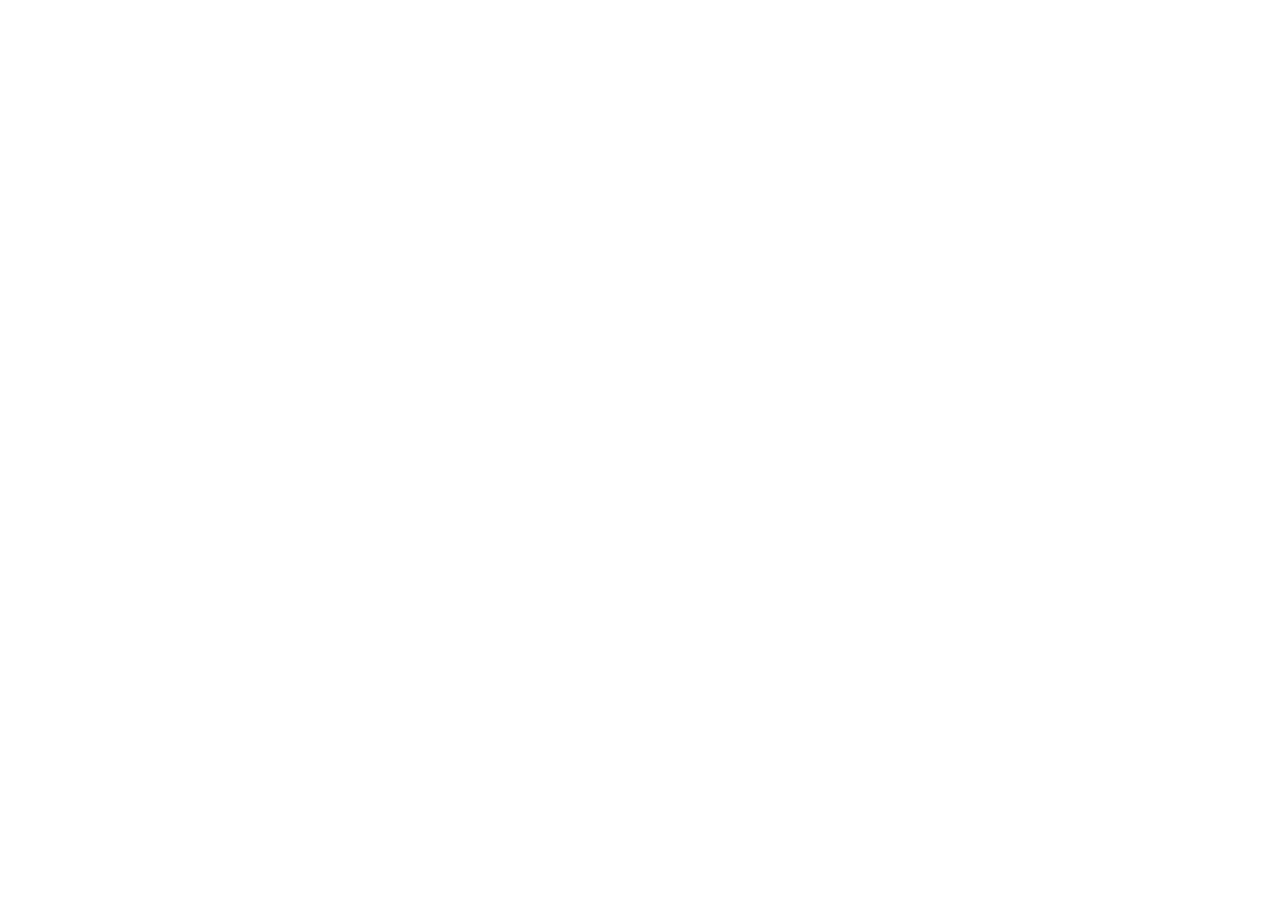
==== first-assignment-ph.html @ ea60c4dc "first commit" ====
<!DOCTYPE html>
<html lang="en">
<head>
    <meta charset="UTF-8">
    <meta name="viewport" content="width=device-width, initial-scale=1.0">
    <title>first web assignment</title>
</head>
<body>
    <header>

    </header>
    <main>

    </main>
    <footer></footer>
</body>
</html>
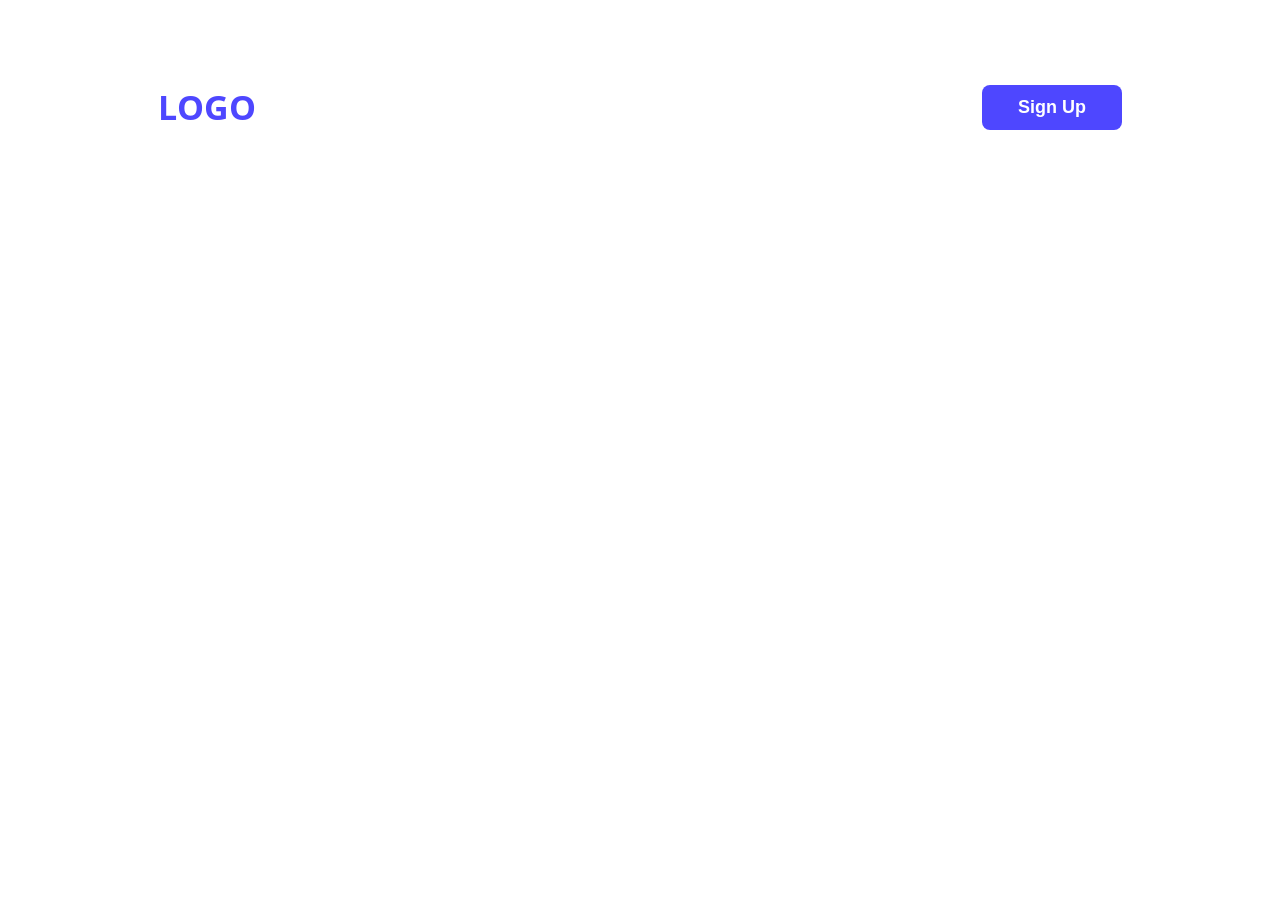
==== commit f61a59a6: "added all" ====
--- a/first-assignment-ph.html
+++ b/first-assignment-ph.html
@@ -4,9 +4,19 @@
     <meta charset="UTF-8">
     <meta name="viewport" content="width=device-width, initial-scale=1.0">
     <title>first web assignment</title>
+    <link rel="preconnect" href="https://fonts.googleapis.com">
+<link rel="preconnect" href="https://fonts.gstatic.com" crossorigin>
+<link href="https://fonts.googleapis.com/css2?family=Inter:ital,opsz,wght@0,14..32,100..900;1,14..32,100..900&family=Open+Sans:ital,wght@0,300..800;1,300..800&display=swap" rel="stylesheet">
+    <link rel="stylesheet" href="styles/assignment.css">
 </head>
-<body>
+<body class="open-sans-normal">
     <header>
+        <nav>
+            <h3 class="nav-title">LOGO</h3>
+            <ul>
+                <li><a href=""><button class="btn-primary">Sign Up</button></a></li>
+            </ul>
+        </nav>
 
     </header>
     <main>
--- a/styles/assignment.css
+++ b/styles/assignment.css
@@ -0,0 +1,38 @@
+
+.open-sans-normal {
+  font-family: "Open Sans", sans-serif;
+  font-optical-sizing: auto;
+  font-style: normal;
+  font-variation-settings:
+    "wdth" 100;
+}
+
+
+/* nav styles */
+nav{
+    display: flex;
+    align-items: center;
+    justify-content: space-between;
+    margin: 50px 150px;
+}
+
+.nav-title{
+    font-weight:900px;
+    font-size:34px;
+    color: #4E47FF;
+}
+
+nav ul li{
+    list-style:none;
+}
+/* button */
+.btn-primary{
+    background-color: #4E47FF;
+    font-weight:bold ;
+    font-size: 18px;
+    color:white ;
+    padding: 12px 36px;
+    border-radius: 8px;
+    border: none;
+
+}
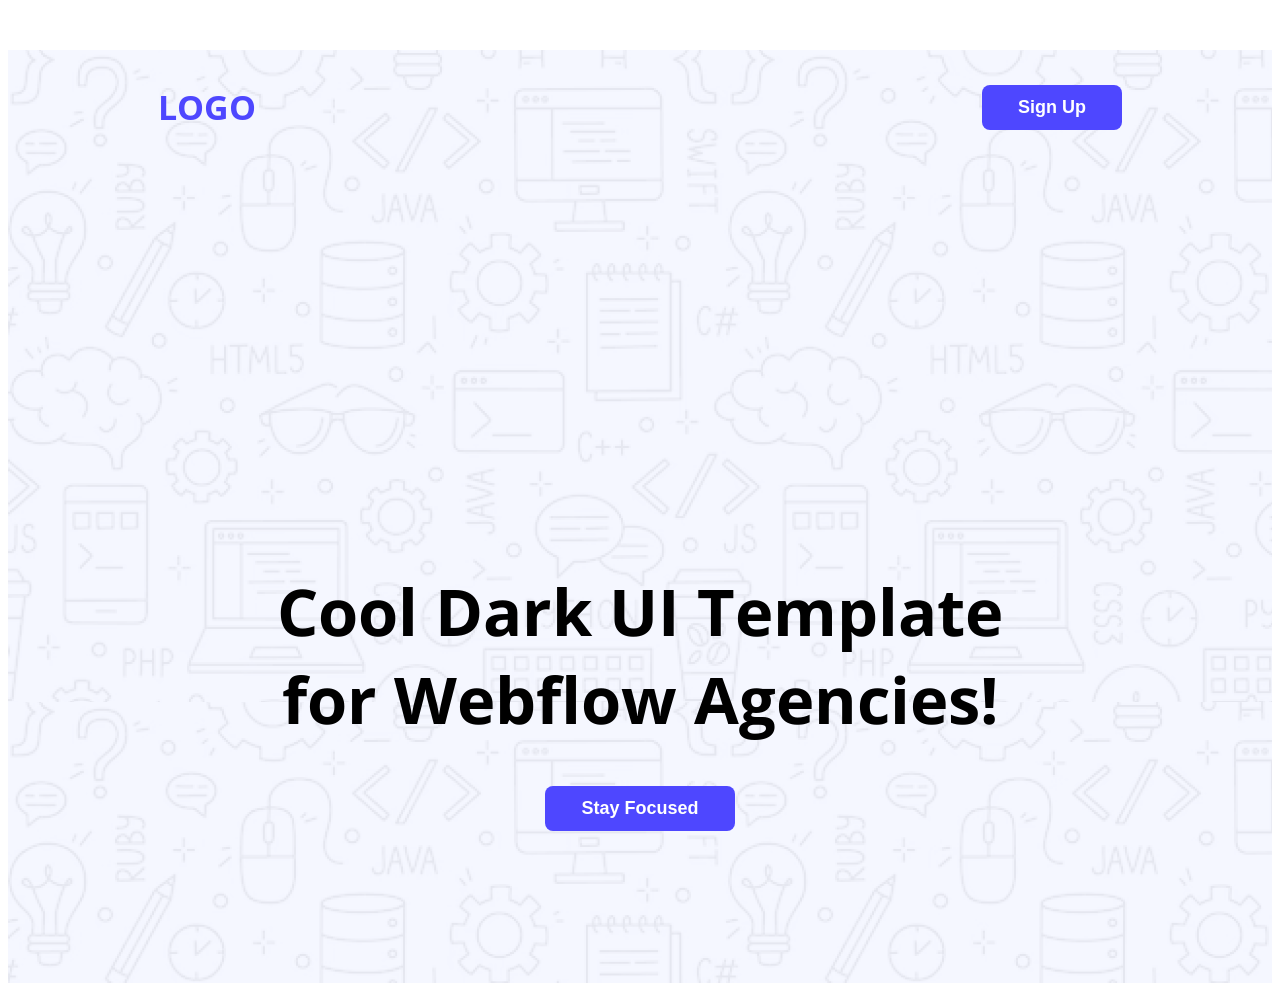
==== commit dd4471c4: "added background" ====
--- a/first-assignment-ph.html
+++ b/first-assignment-ph.html
@@ -10,13 +10,18 @@
     <link rel="stylesheet" href="styles/assignment.css">
 </head>
 <body class="open-sans-normal">
-    <header>
+    <header class="header">
         <nav>
             <h3 class="nav-title">LOGO</h3>
             <ul>
                 <li><a href=""><button class="btn-primary">Sign Up</button></a></li>
             </ul>
         </nav>
+        <div class="banner">
+            <h1 class="banner-title">Cool Dark UI Template for Webflow Agencies!</h1>
+               <button class="btn-primary">Stay Focused</button>
+
+        </div>
 
     </header>
     <main>
--- a/styles/assignment.css
+++ b/styles/assignment.css
@@ -17,7 +17,7 @@
 }
 
 .nav-title{
-    font-weight:900px;
+    font-weight:1000px;
     font-size:34px;
     color: #4E47FF;
 }
@@ -35,4 +35,18 @@
     border-radius: 8px;
     border: none;
 
+}
+
+
+.banner-title{
+    font-weight: 907px;
+    font-size: 65px;
+}
+.banner{
+    padding: 309px 267.5px 152px;
+    text-align: center;
+
+}
+.header{
+    background-image:url(../images/Hero-bg.png) ;
 }
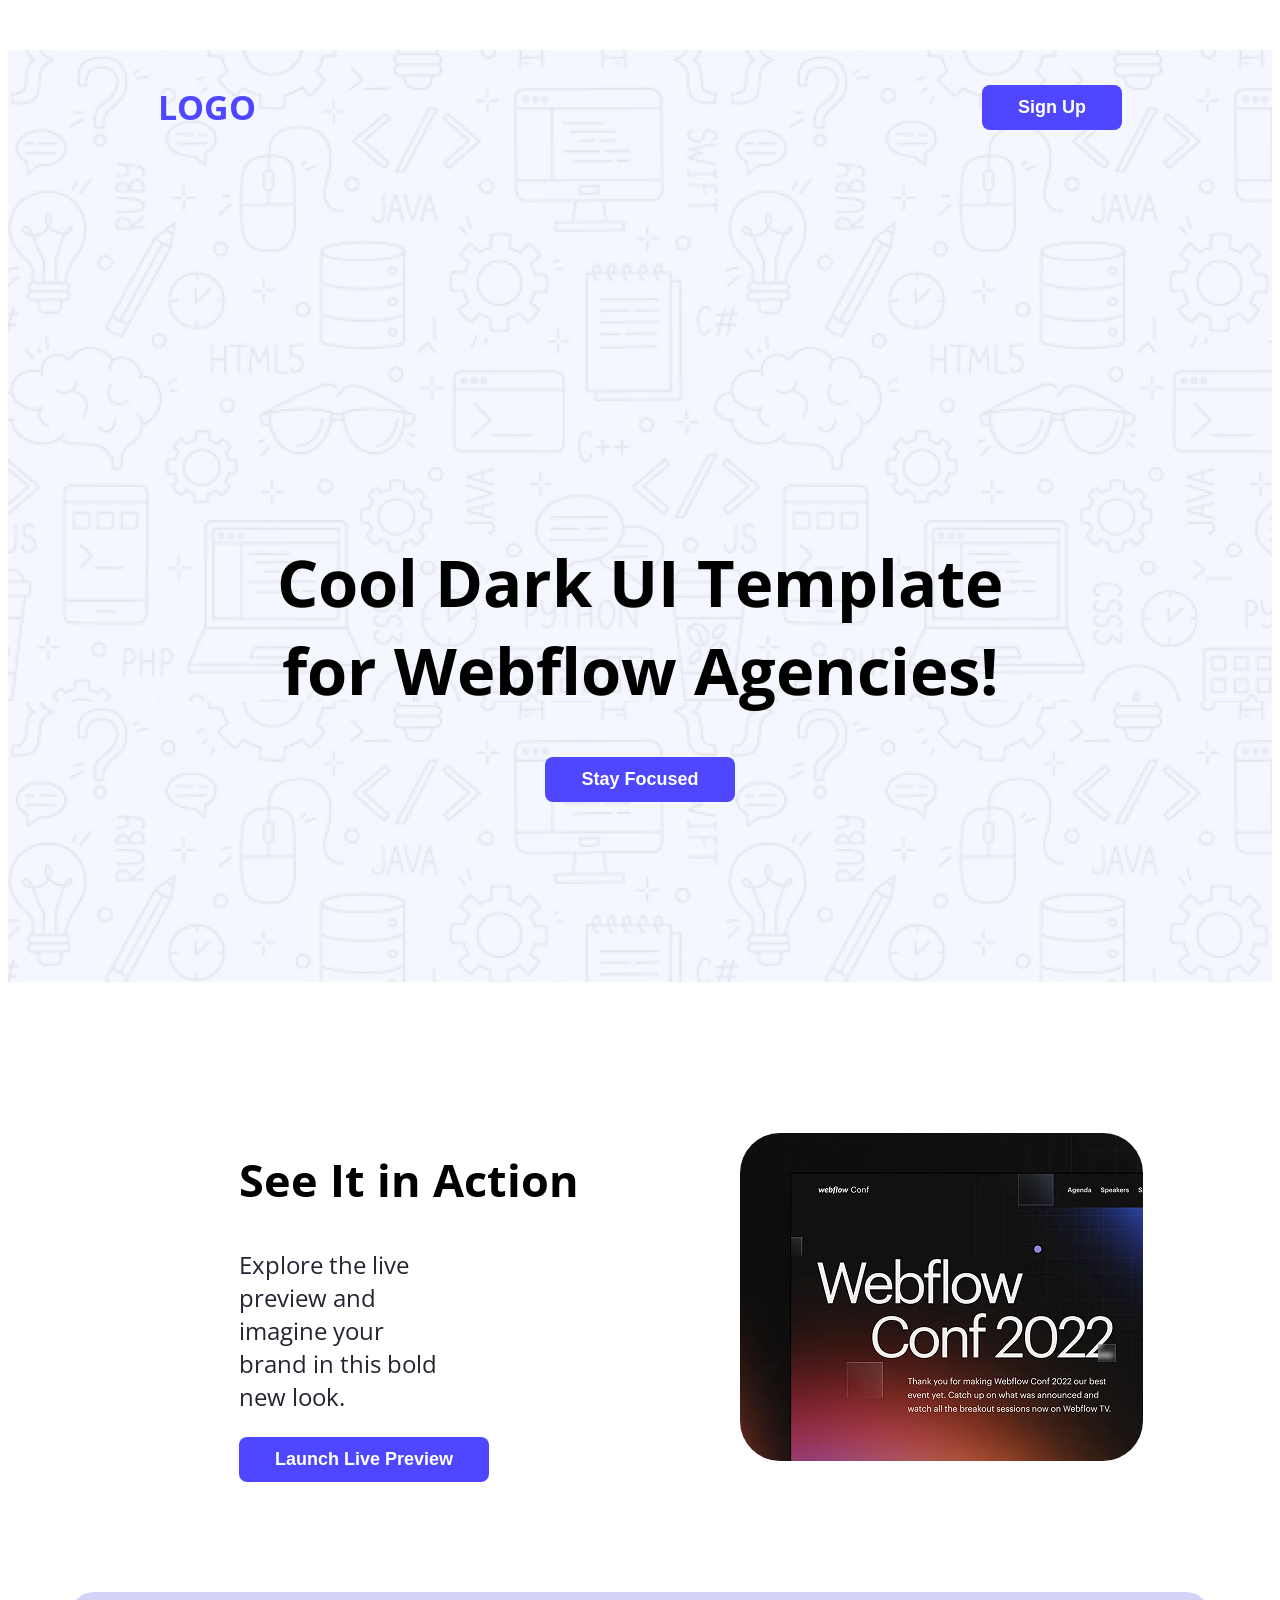
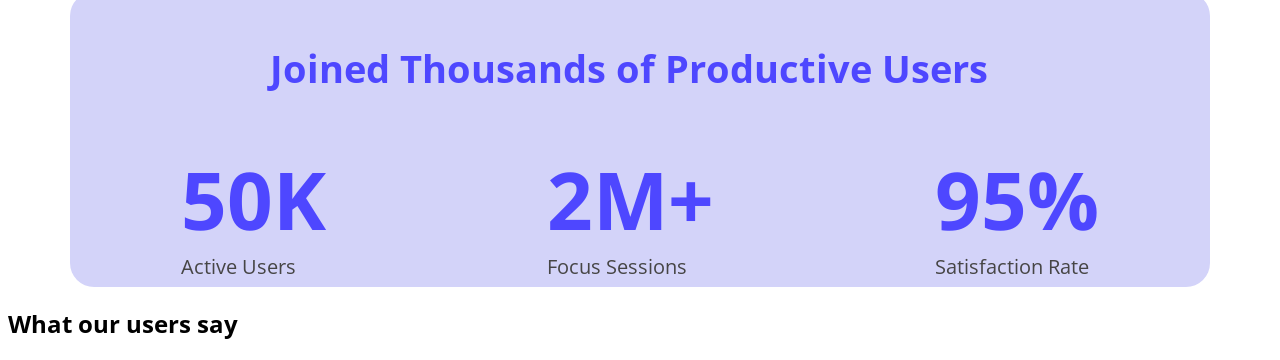
==== commit ef83c3a9: "added all" ====
--- a/first-assignment-ph.html
+++ b/first-assignment-ph.html
@@ -19,12 +19,49 @@
         </nav>
         <div class="banner">
             <h1 class="banner-title">Cool Dark UI Template for Webflow Agencies!</h1>
-               <button class="btn-primary">Stay Focused</button>
+               <button class="btn-primary btn:hover">Stay Focused</button>
 
         </div>
 
     </header>
     <main>
+        <div class="action">
+         <div>
+            <h2 class="text-tital">See It in Action</h2>
+            <p class="text-suntital">Explore the live preview and imagine your brand in this bold new look.</p>
+            <a href=""><button class="btn-primary">Launch Live Preview</button></a>
+
+         </div>
+        
+            <img  class="image1" src="images/wc-mini.png" alt="">
+        </div>
+
+
+
+        <section class="joined joined-bg">
+            <h3 class="joined-tital">Joined Thousands of Productive Users</h3>
+            
+           <div class="joined-items">
+            <div class="joined-item">
+                <h1 class="item-tital">50K</h1>
+                <p class="description">Active Users</p>
+            </div>
+            <div class="joined-item">
+                <h1 class="item-tital">2M+</h1>
+                <p class="description">Focus Sessions</p>
+            </div>
+            <div class="joined-item">
+                <h1 class="item-tital">95%</h1>
+                <p class="description">Satisfaction Rate</p>
+            </div>
+           </div>
+
+        </section>
+
+        <section class="review">
+            <h2 class="review title">What our users say</h2>
+
+        </section>
 
     </main>
     <footer></footer>
--- a/styles/assignment.css
+++ b/styles/assignment.css
@@ -34,8 +34,15 @@
     padding: 12px 36px;
     border-radius: 8px;
     border: none;
+    cursor: pointer;
 
 }
+.btn-primary:hover{
+    background-color: #00216e;
+    
+}
+
+/* .banner-style */
 
 
 .banner-title{
@@ -43,10 +50,81 @@
     font-size: 65px;
 }
 .banner{
-    padding: 309px 267.5px 152px;
+    padding: 280px 267.5px 180px;
     text-align: center;
 
 }
 .header{
     background-image:url(../images/Hero-bg.png) ;
-}+}
+
+/* .action-bar */
+
+.action{
+    display: flex;
+    justify-content: space-around;
+    margin: 30px;
+    align-items: center;
+    padding-top: 100px;
+    padding-left:201px;
+    padding-right:99px;
+}
+.image1{
+     border-radius:40px;
+}
+ .text-tital{
+    font-size: 45px;
+    font-weight: 700px;
+    gap: 10px;
+ }
+ .text-suntital{
+    font-size: 24px;
+    font-weight: 600px;
+    margin-top: 0px;
+    padding-right:300px;
+    color: #252432;
+
+ }  
+
+
+
+ /* .joined style */
+ 
+   .joined-bg{
+    background-color: #d3d3f9;
+    border-radius: 24px;
+    max-width: 1140px;
+    margin: 0 auto;
+   margin-top: 110px;
+   }
+ 
+    .joined-tital{
+     font-weight: 700px;
+     font-size: 38px;
+     color:#4E47FF;
+     padding-top: 50px;
+     padding-left: 200px;
+     padding-right: 200px;
+    
+    }
+ .joined-items{
+    display: flex;
+    justify-content: space-around;
+    margin-top: 2px;
+    line-height: 1.2px;
+ }
+
+ .item-tital{
+    font-weight: 800px;
+    font-size: 80px;
+    color: #4E47FF;
+ }
+
+ .description{
+    font-weight: 100px;
+    font-size: 20px;
+    color: #464545;
+    margin-top: 2px;
+    line-height: 1.2px;
+ }
+ 
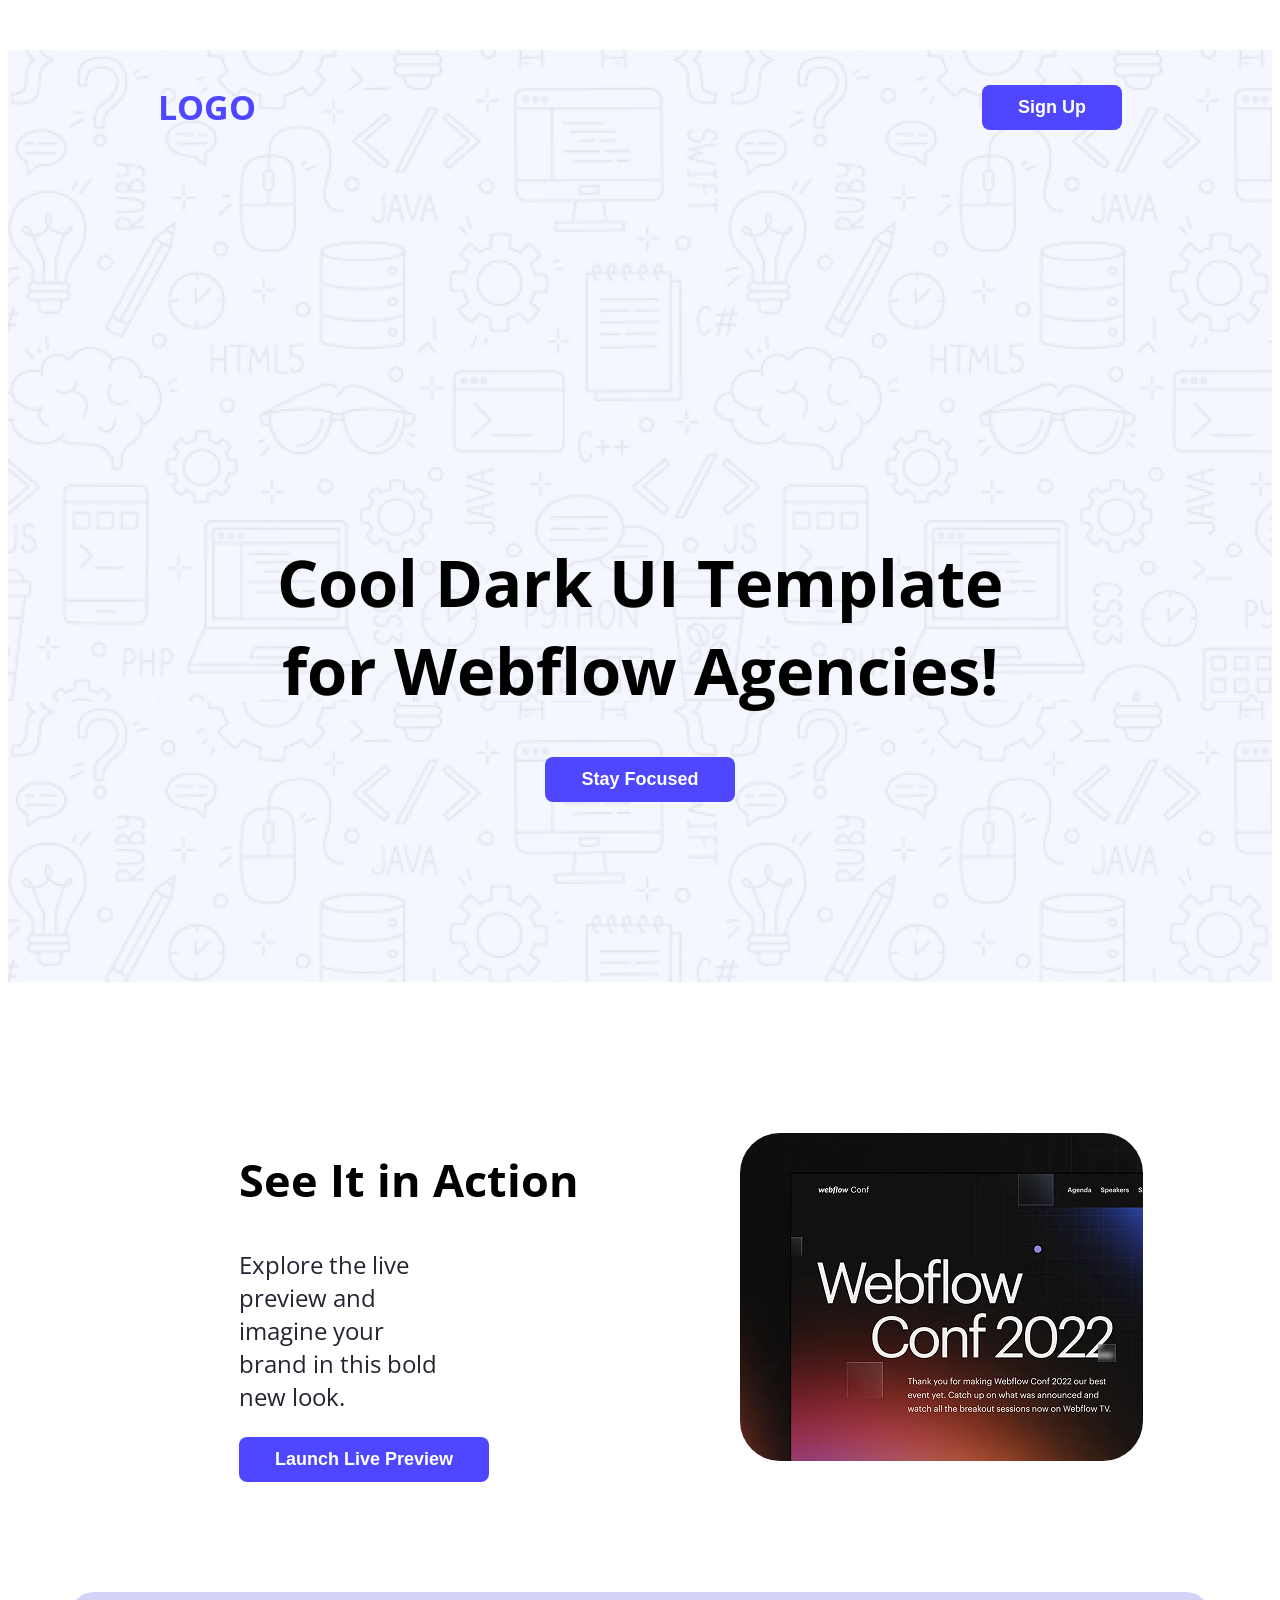
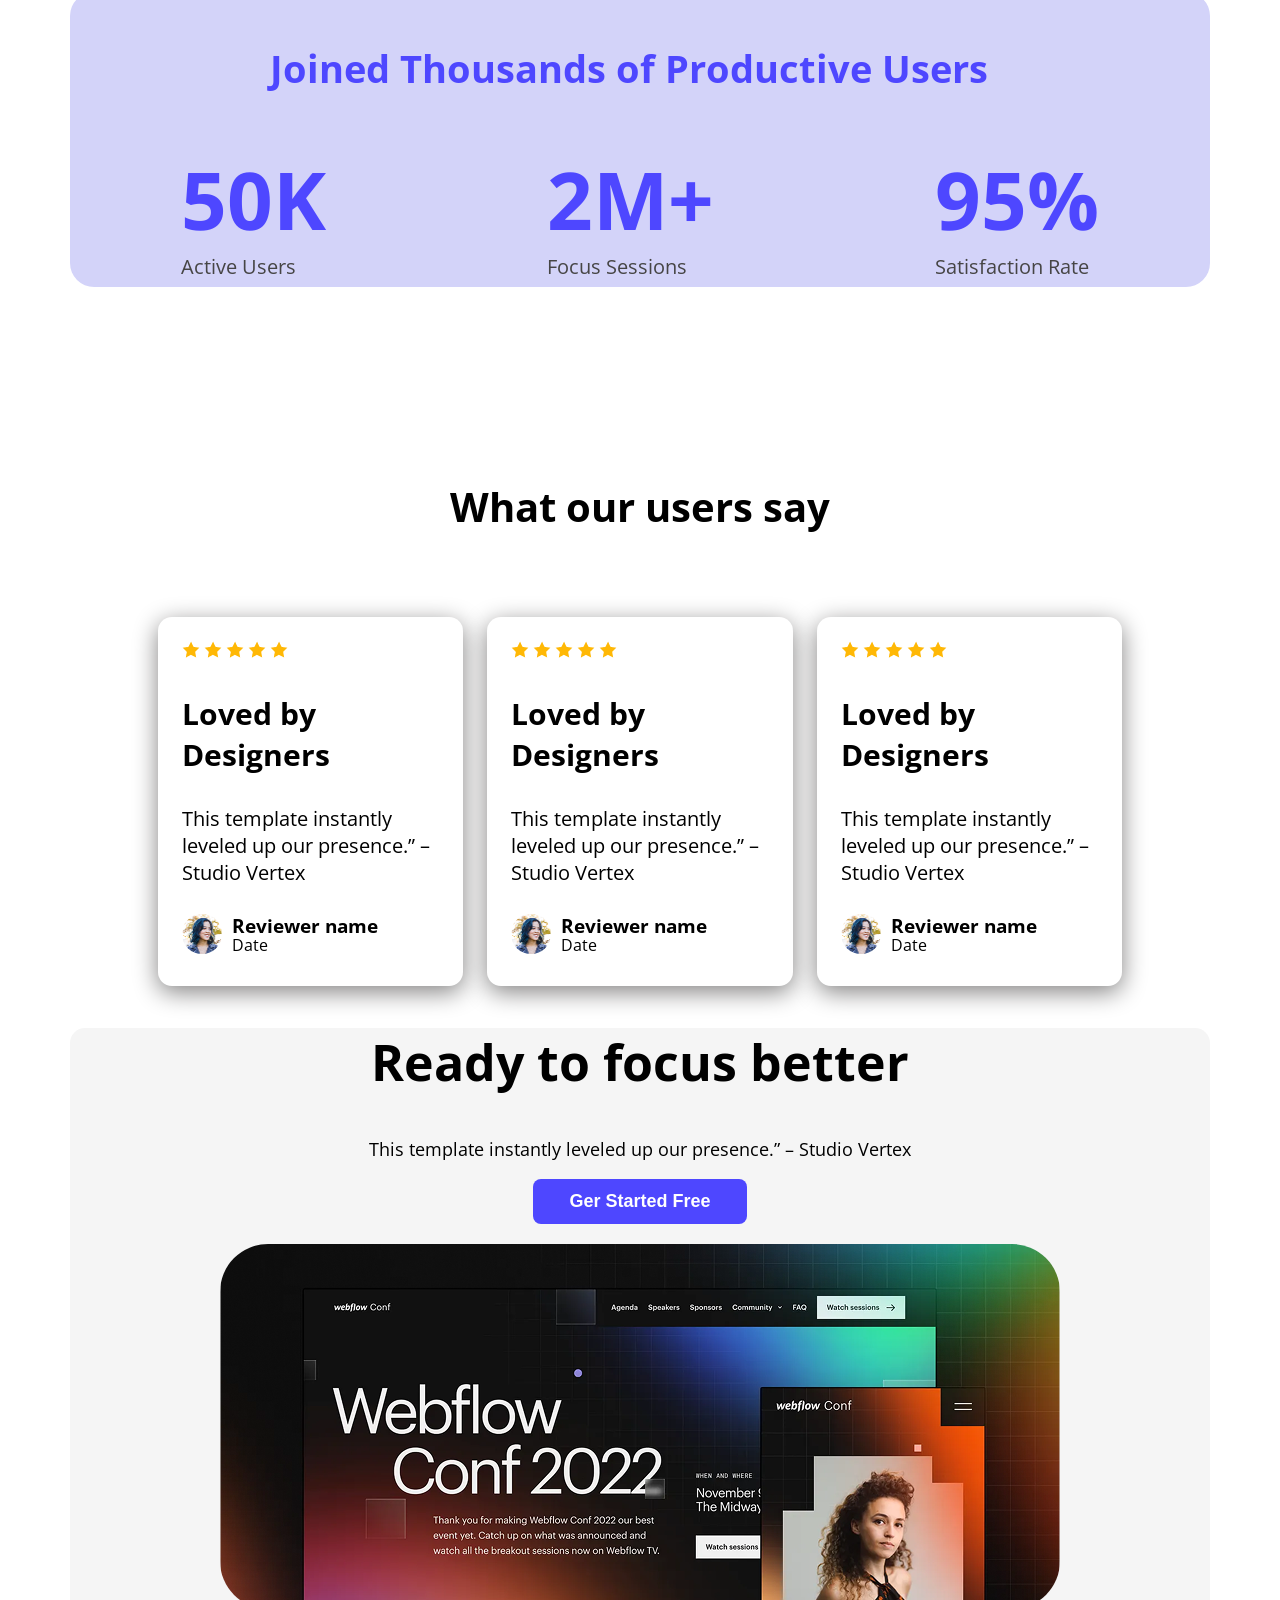
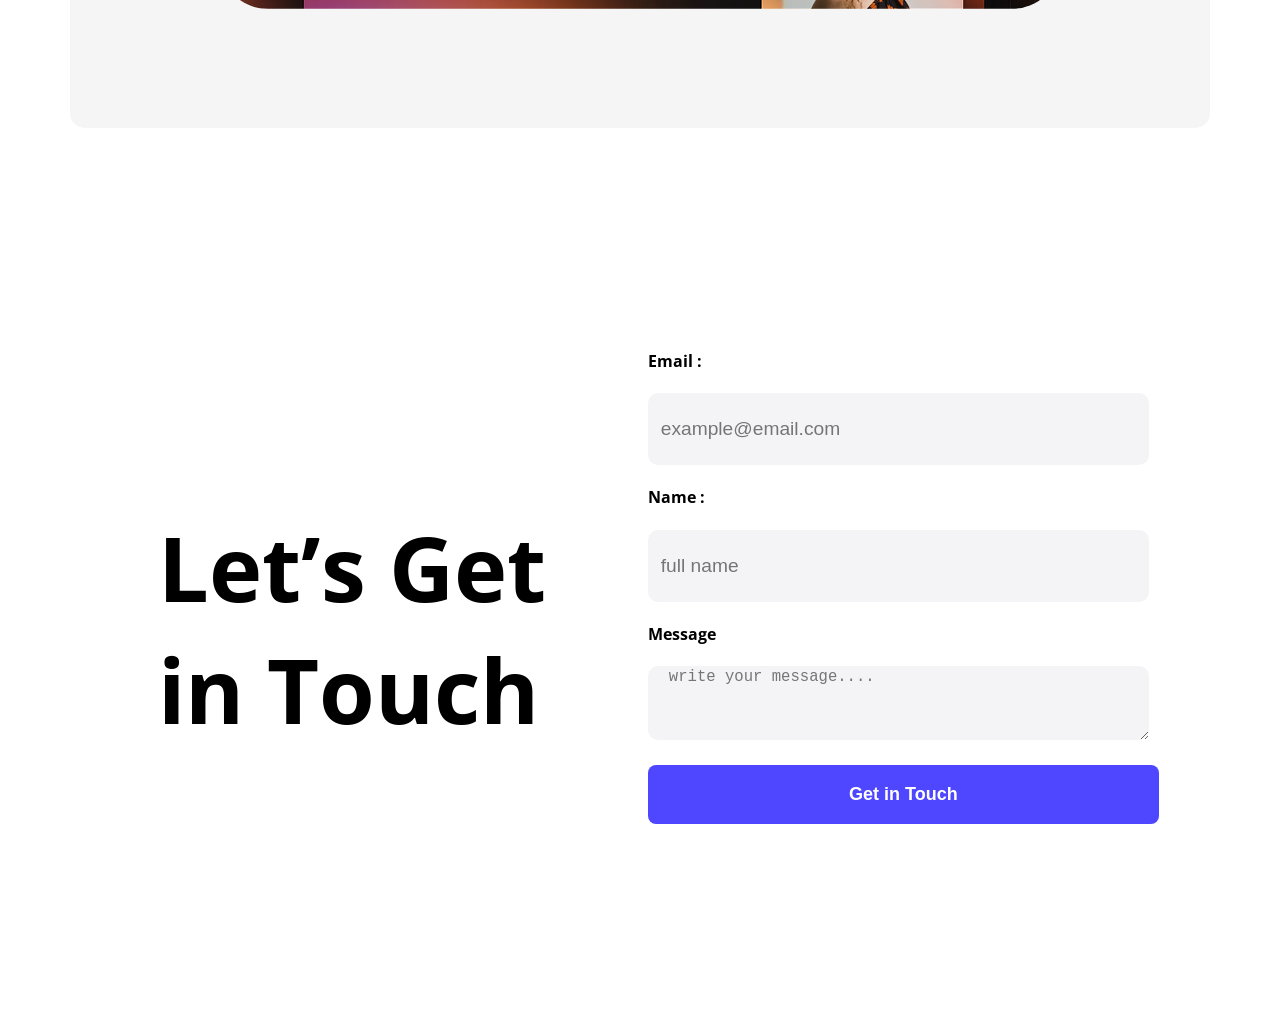
==== commit 4315ddf1: "added images and code" ====
--- a/first-assignment-ph.html
+++ b/first-assignment-ph.html
@@ -28,7 +28,7 @@
         <div class="action">
          <div>
             <h2 class="text-tital">See It in Action</h2>
-            <p class="text-suntital">Explore the live preview and imagine your brand in this bold new look.</p>
+            <p class="text-subtital">Explore the live preview and imagine your brand in this bold new look.</p>
             <a href=""><button class="btn-primary">Launch Live Preview</button></a>
 
          </div>
@@ -58,10 +58,109 @@
 
         </section>
 
-        <section class="review">
-            <h2 class="review title">What our users say</h2>
+        <section class="reviews">
+            <h2 class="review-title">What our users say</h2>
+            <section class="review-section">
+            <div class="review">
+                <div>
+                    <img src="images/icon-star.png" alt="">
+                    <img src="images/icon-star.png" alt="">
+                    <img src="images/icon-star.png" alt="">
+                    <img src="images/icon-star.png" alt="">
+                    <img src="images/icon-star.png" alt="">
+                </div>
+                <h3 class="review-boxtital">Loved by Designers</h3>
+                <p class="review-description">This template instantly leveled up our presence.” – Studio Vertex</p>
+                <div class="review-foot">
+                    <img class="review-img" src="images/avatar.png" alt="">
+                    <div class="Reviewer-name">
+                        <h3>Reviewer name</h3>
+                    <p>Date</p>
+                    </div>
+                    
+                </div>
+
+            </div>
+            
+            <div class="review">
+                <div>
+                    <img src="images/icon-star.png" alt="">
+                    <img src="images/icon-star.png" alt="">
+                    <img src="images/icon-star.png" alt="">
+                    <img src="images/icon-star.png" alt="">
+                    <img src="images/icon-star.png" alt="">
+                </div>
+                <h3 class="review-boxtital">Loved by Designers</h3>
+                <p class="review-description">This template instantly leveled up our presence.” – Studio Vertex</p>
+                <div class="review-foot">
+                    <img class="review-img" src="images/avatar.png" alt="">
+                    <div class="Reviewer-name">
+                        <h3>Reviewer name</h3>
+                    <p>Date</p>
+                    </div>
+                    
+                </div>
+
+            </div>
+
+
+            <div class="review">
+                <div>
+                    <img src="images/icon-star.png" alt="">
+                    <img src="images/icon-star.png" alt="">
+                    <img src="images/icon-star.png" alt="">
+                    <img src="images/icon-star.png" alt="">
+                    <img src="images/icon-star.png" alt="">
+                </div>
+                <h3 class="review-boxtital">Loved by Designers</h3>
+                <p class="review-description">This template instantly leveled up our presence.” – Studio Vertex</p>
+                <div class="review-foot">
+                    <img class="review-img" src="images/avatar.png" alt="">
+                    <div class="Reviewer-name">
+                        <h3>Reviewer name</h3>
+                    <p>Date</p>
+                    </div>
+                    
+                </div>
+
+            </div>
+            
+
+            </section>
 
         </section>
+
+
+        <section class="focus focus-bg">
+            <div class="focus-head">
+                <h2 class="focus-tital">Ready to focus better</h2>
+                <p class="focus-description">This template instantly leveled up our presence.” – Studio Vertex</p>
+                <button class="btn-primary">Ger Started Free</button>
+
+            </div>
+            <img class="focus-img" src="images/wc-big.png" alt="">
+        
+
+        </section>
+        <section class="touch">
+            <div>
+                <h1 class="touch-title">Let’s Get in Touch</h1>
+            </div>
+            <div class="touch-column">
+                <form action="">
+                    <h4>Email :</h4>
+                <input type="email" name="" id="" placeholder="  example@email.com">
+                <h4>Name :</h4>
+                <input type="text" name="" id="" placeholder="  full name">
+                <h4>Message</h4>
+                <textarea name="" id="" cols="30" rows="10" placeholder="  write your message...."></textarea>
+               <input class="btn-primary btn-form" type="submit" value="Get in Touch">
+            </form>
+
+            </div>
+        </section>
+
+        
 
     </main>
     <footer></footer>
--- a/styles/assignment.css
+++ b/styles/assignment.css
@@ -41,6 +41,10 @@
     background-color: #00216e;
     
 }
+.btn-form{
+    padding: 19px 201px ;
+    margin-top: 20px;
+}
 
 /* .banner-style */
 
@@ -77,7 +81,7 @@
     font-weight: 700px;
     gap: 10px;
  }
- .text-suntital{
+ .text-subtital{
     font-size: 24px;
     font-weight: 600px;
     margin-top: 0px;
@@ -127,4 +131,103 @@
     margin-top: 2px;
     line-height: 1.2px;
  }
- +
+/* .review-style */
+
+.review-title{
+    font-weight: 700px;
+    font-size: 40px;
+   padding-top: 159px;
+   text-align: center;
+  }
+.review-foot{
+    display: flex;
+    align-items: center;
+    gap: 10px;
+}
+.review-section{
+    display: flex;
+    justify-content: space-around;
+    padding-top: 50px;
+    padding-left: 150px;
+    padding-right:150px ;
+    gap: 24px;
+}
+.review-img{
+    border-radius: 999px;
+    height: 40px;
+    width: 40px;
+}
+.Reviewer-name{
+    line-height: 1.2px
+}
+.review{
+    padding: 24px;
+    box-shadow:0px 6px 25px 0px rgb(131, 130, 130);
+    border-radius: 14px;
+}
+
+.review-boxtital{
+    font-size: 30px;
+}
+
+
+.review-description{
+    font-size: 20px;
+     margin-top: 1px;
+}
+
+/* .focus-style */
+
+.focus-bg{
+    background-color: #f5f5f5;
+    max-width: 1140px;
+    border-radius: 15px;
+    height: 700px;
+    margin: 0 auto
+
+}
+.focus-head{
+    text-align: center;
+}
+.focus-tital{
+    font-weight: 700px;
+    font-size: 50px;
+
+}
+.focus-description{
+    font-size: 18px;
+}
+.focus-img{
+    border-radius: 48px;
+    display: block;
+    margin: auto;
+    margin-top: 20px;
+    
+}
+
+/* .touch-style */
+
+.touch{
+    display: flex;
+    align-items: center;
+}
+.touch-title{
+    font-weight: 700px;
+    font-size: 90px;
+    padding-top: 304px;
+    padding-left: 150px;
+    padding-right: 100px;
+    padding-bottom: 200px;
+    }
+
+input[type="email"], input[type="text"],textarea {
+    height: 70px;
+    width: 497px;
+    border: none;
+    background-color: #f4f4f7;
+    border-radius: 10px;
+    font-size: larger;
+
+
+ }
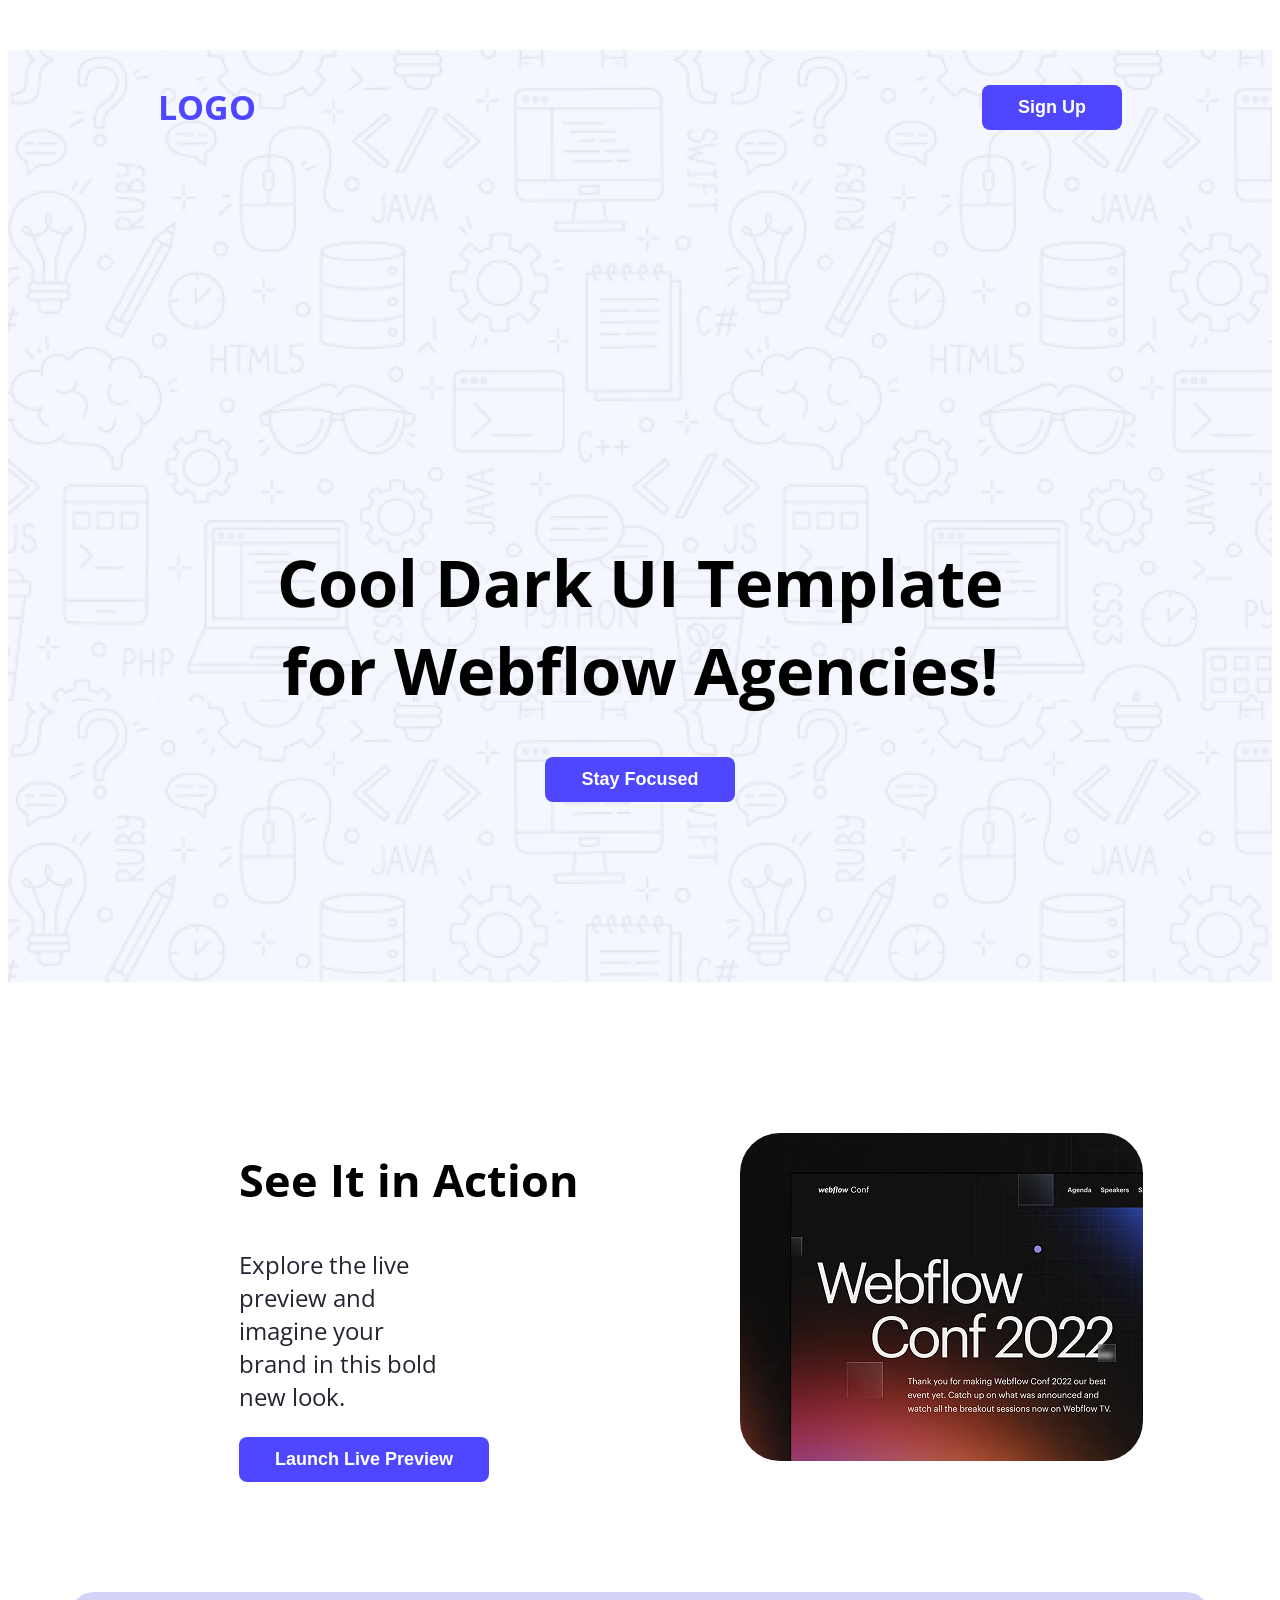
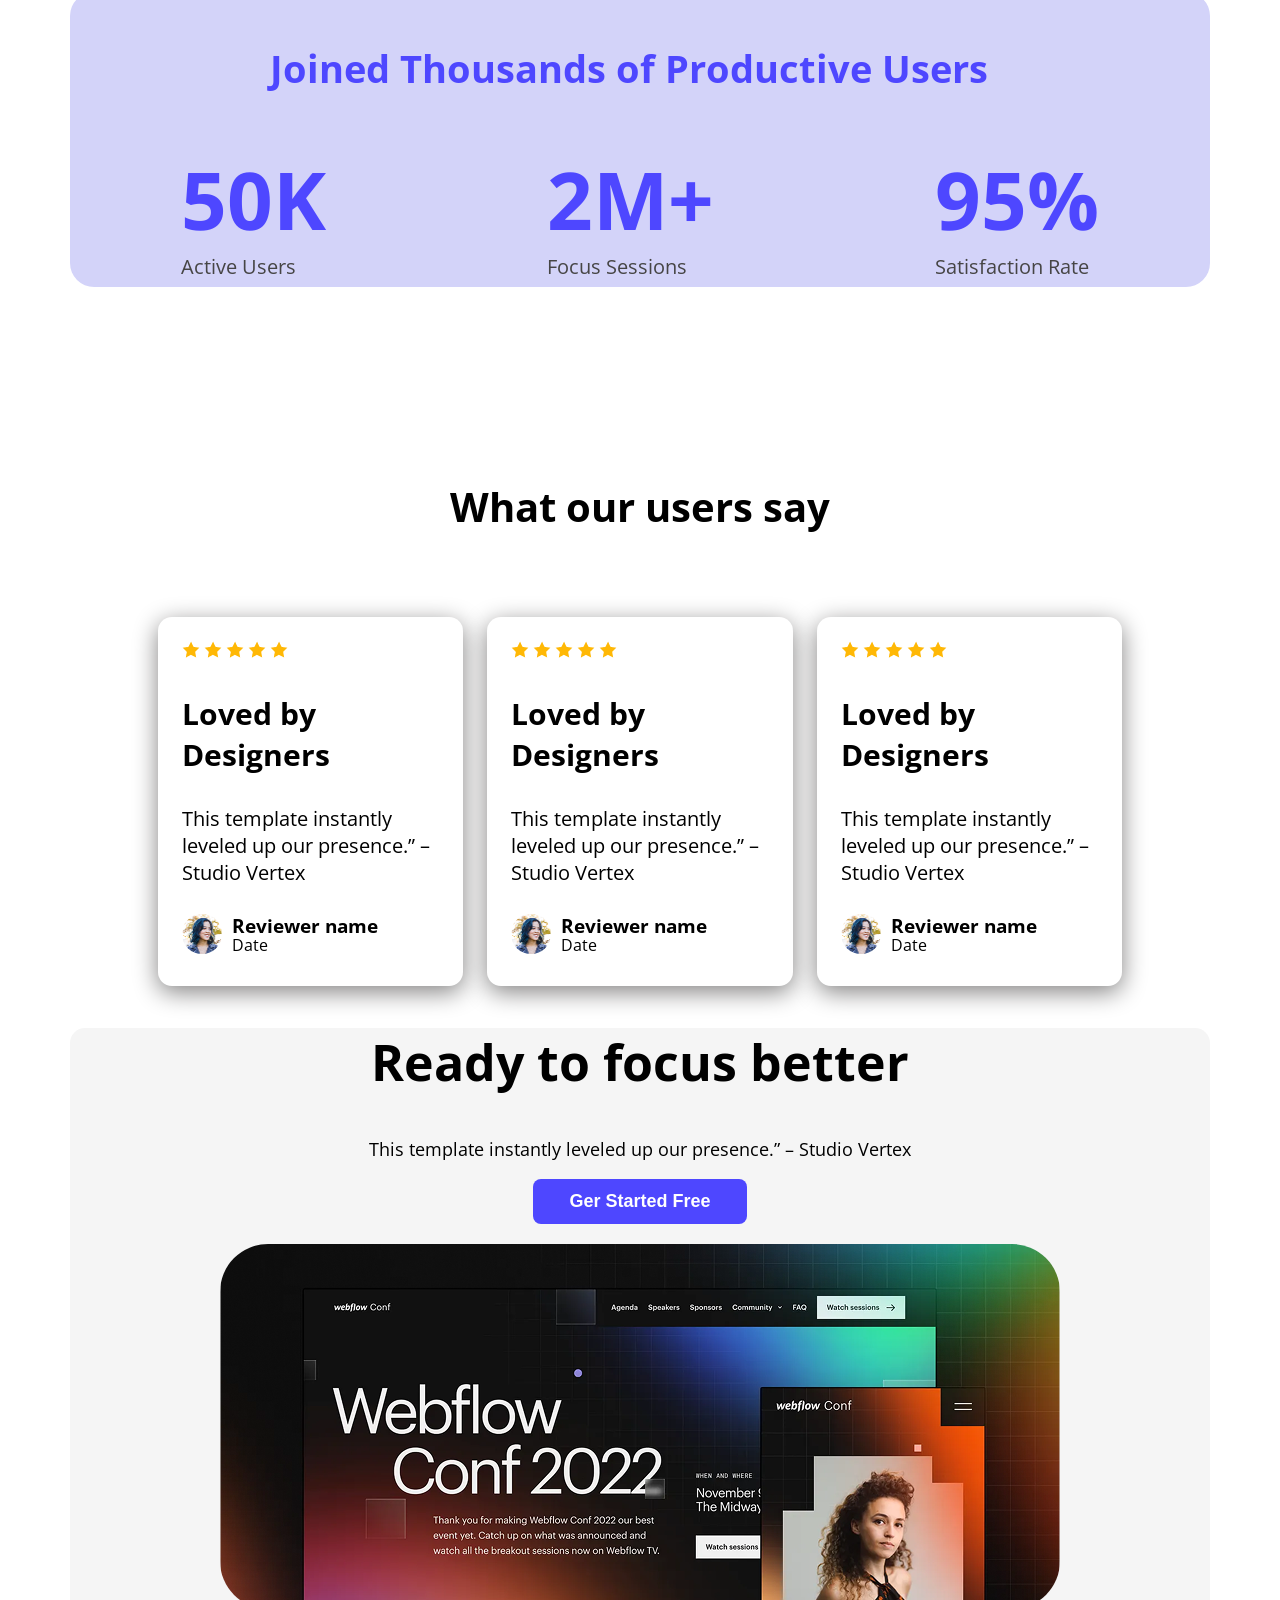
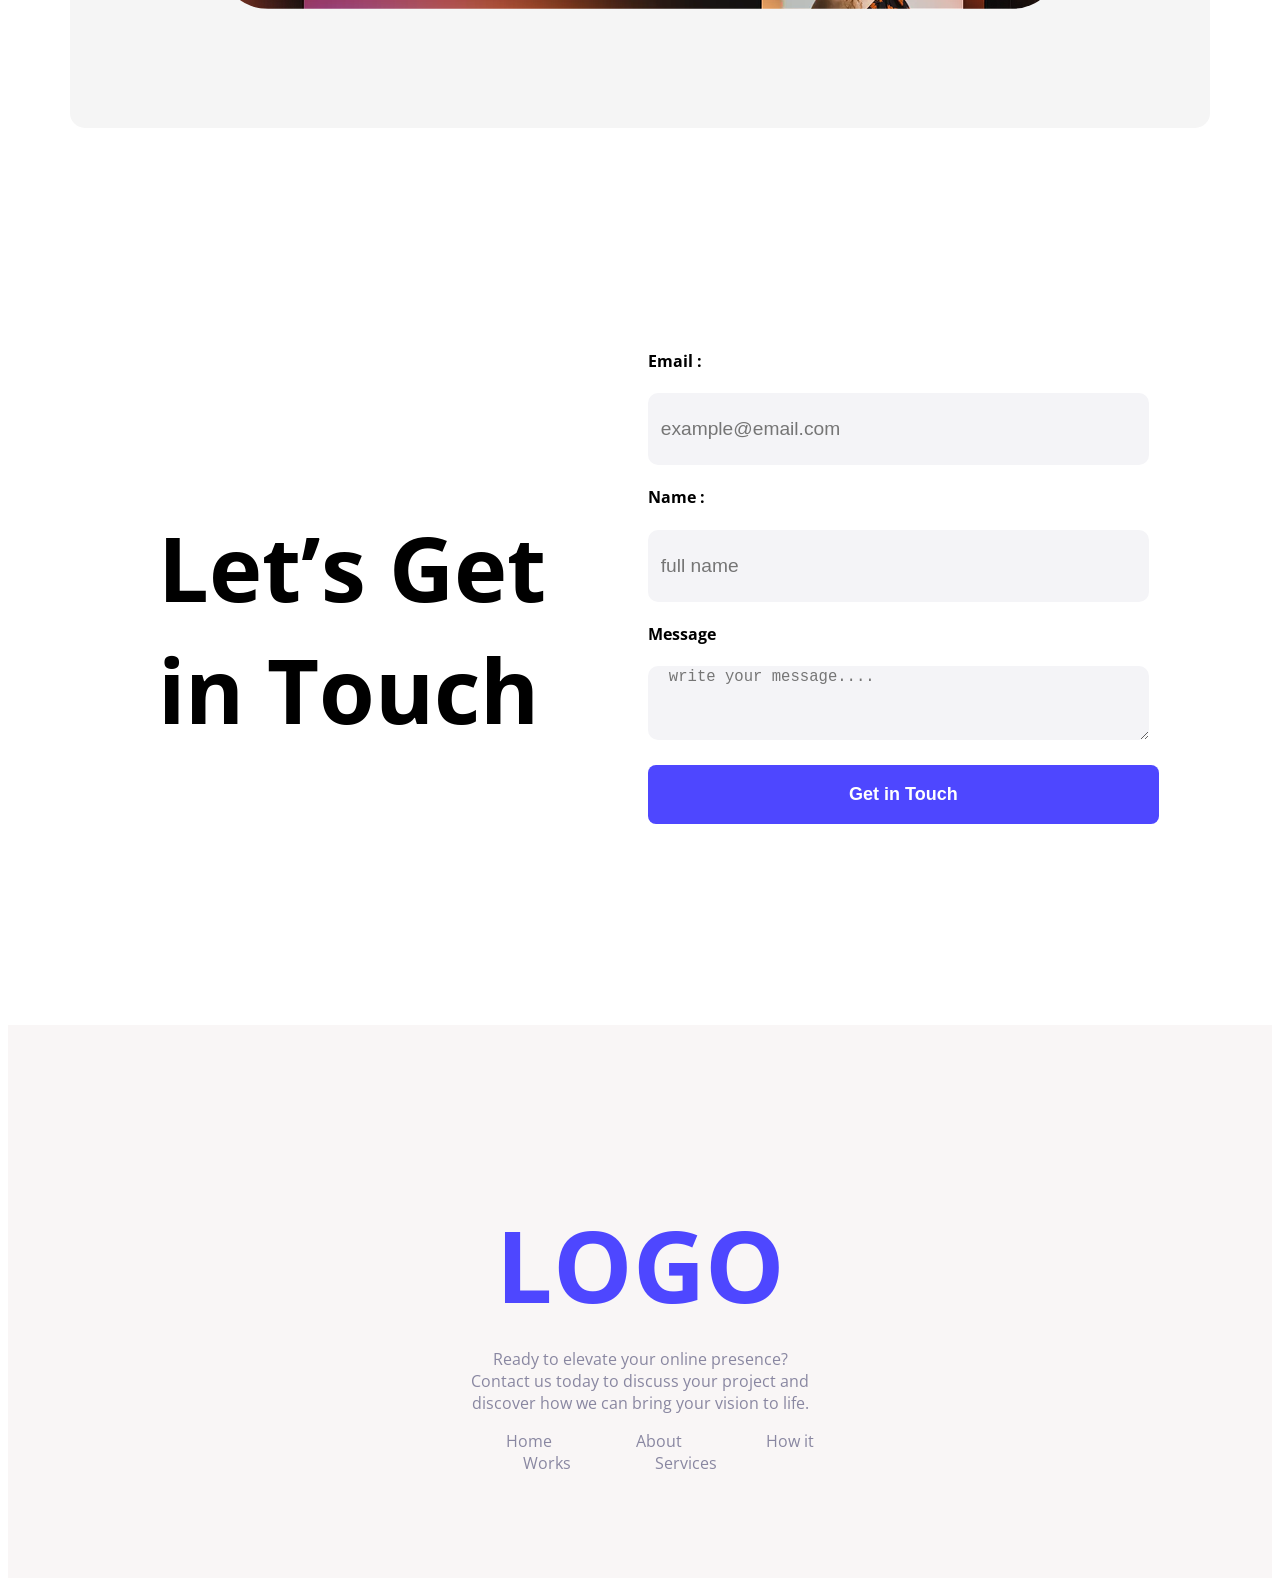
==== commit c76df52d: "added all the items" ====
--- a/first-assignment-ph.html
+++ b/first-assignment-ph.html
@@ -163,6 +163,21 @@
         
 
     </main>
-    <footer></footer>
+    <footer>
+        <div class="foot-section foot-bg">
+           <div class="foot-content">
+             <h1 class="foot-title">LOGO</h1>
+            <p class="foot-description">Ready to elevate your online presence? Contact us today to discuss your project and discover how we can bring your vision to life.</p>
+        </div>
+        <div class="foot-btn">
+            <a href="">Home</a>
+            <a href="">About</a>
+            <a href="">How it Works</a>
+            <a href="">Services</a>
+
+        </div>
+
+        </div>
+    </footer>
 </body>
 </html>
--- a/styles/assignment.css
+++ b/styles/assignment.css
@@ -230,4 +230,33 @@
     font-size: larger;
 
 
+ }
+
+ /* .footer-style */
+.foot-bg{
+
+background-color: #f9f6f6;
+
+}
+.foot-title{
+    font-size: 100px;
+    font-weight: 700px;
+    color: #4E47FF;
+    margin-bottom: 2px;
+}
+.foot-description{
+    color: #8987A1; 
+
+    }
+
+.foot-section{
+    text-align: center;
+    padding: 104px 455px;
+}
+
+ 
+ .foot-btn a {
+    text-decoration: none;
+    color: #8987A1;
+    margin: 40px;
  }
